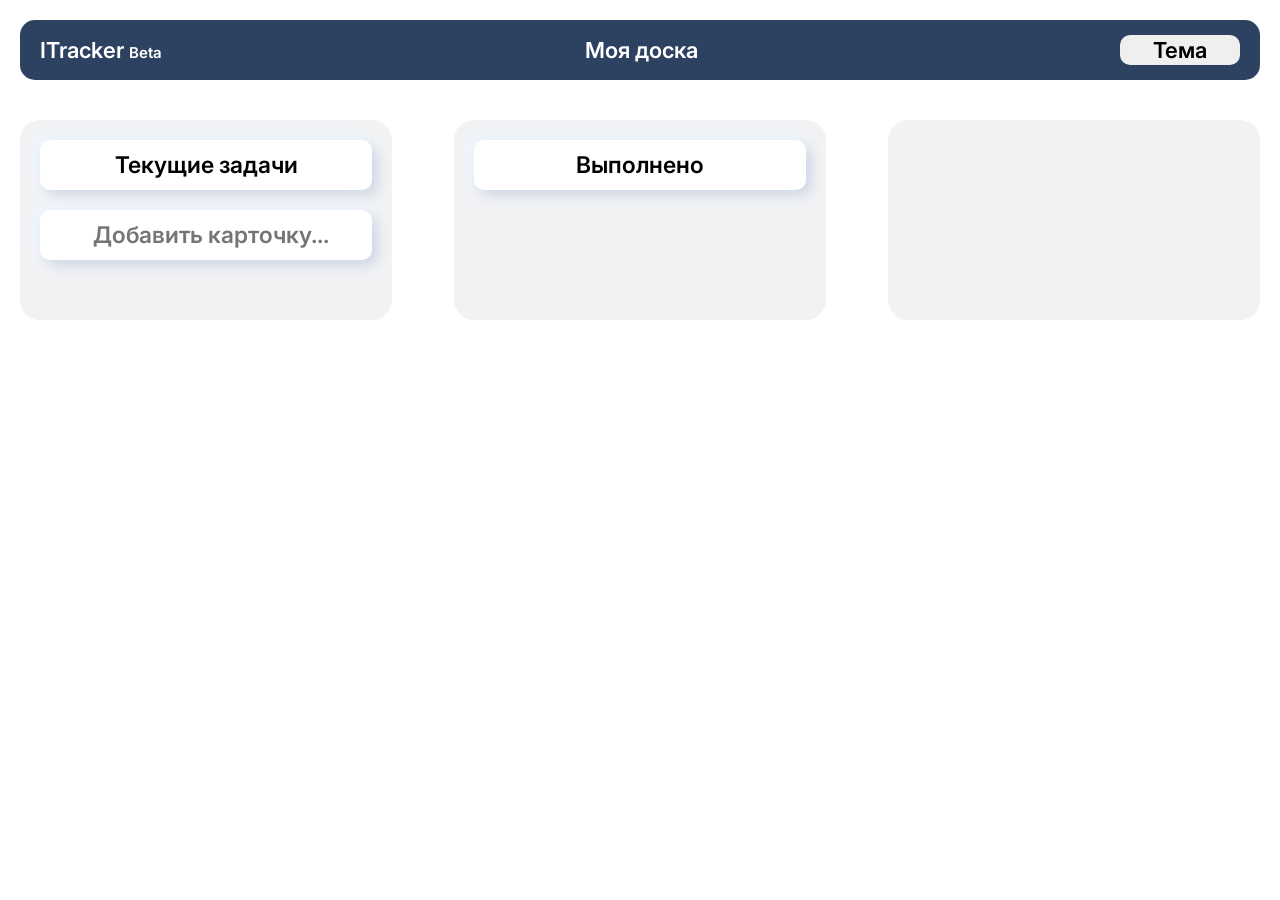
==== board.html @ bc378adc "added base style" ====
<!DOCTYPE html>
<html lang="en">
<head>
    <meta charset="UTF-8">
    <meta name="viewport" content="width=device-width, initial-scale=1.0">
    <title>Доска</title>
    <link rel="stylesheet" href="./style/reset.css">
    <link rel="stylesheet" href="./style/index.css">
    <link rel="preconnect" href="https://fonts.googleapis.com">
    <link rel="preconnect" href="https://fonts.gstatic.com" crossorigin>
    <link href="https://fonts.googleapis.com/css2?family=Inter:ital,opsz,wght@0,14..32,100..900;1,14..32,100..900&display=swap" rel="stylesheet">
</head>
<body>
    <div class="container">
        <section class="header">
            <div class="top-bar">
                <div class="logo">ITracker <span class="logo-beta">Beta</span></div>
                <h2 class="board-name">Моя доска</h2>
                <button id="theme-btn" class="theme-btn">Тема</button>
            </div>
        </section>
        <section class="workplace">
            <div id="col-tasks" class="column">
                <div class="column-title">Текущие задачи</div>
                <input type="text" id="input-task" class="input-task" placeholder="Добавить карточку...">
            </div>
            <div id="col-complited" class="column">
                <div class="column-title">Выполнено</div>
                <div id="done-case"></div>
            </div>
            <div class="column"></div>
        </section>
    </div>
</body>
</html>
---- style/index.css ----
@import url(../style/header.css);
@import url(../style/workplace.css);

body {
    font-family: "Inter", sans-serif;
}

.container {
    margin: 0 auto;
    width: 100%;
    height: 700px;
    padding: 20px;
}
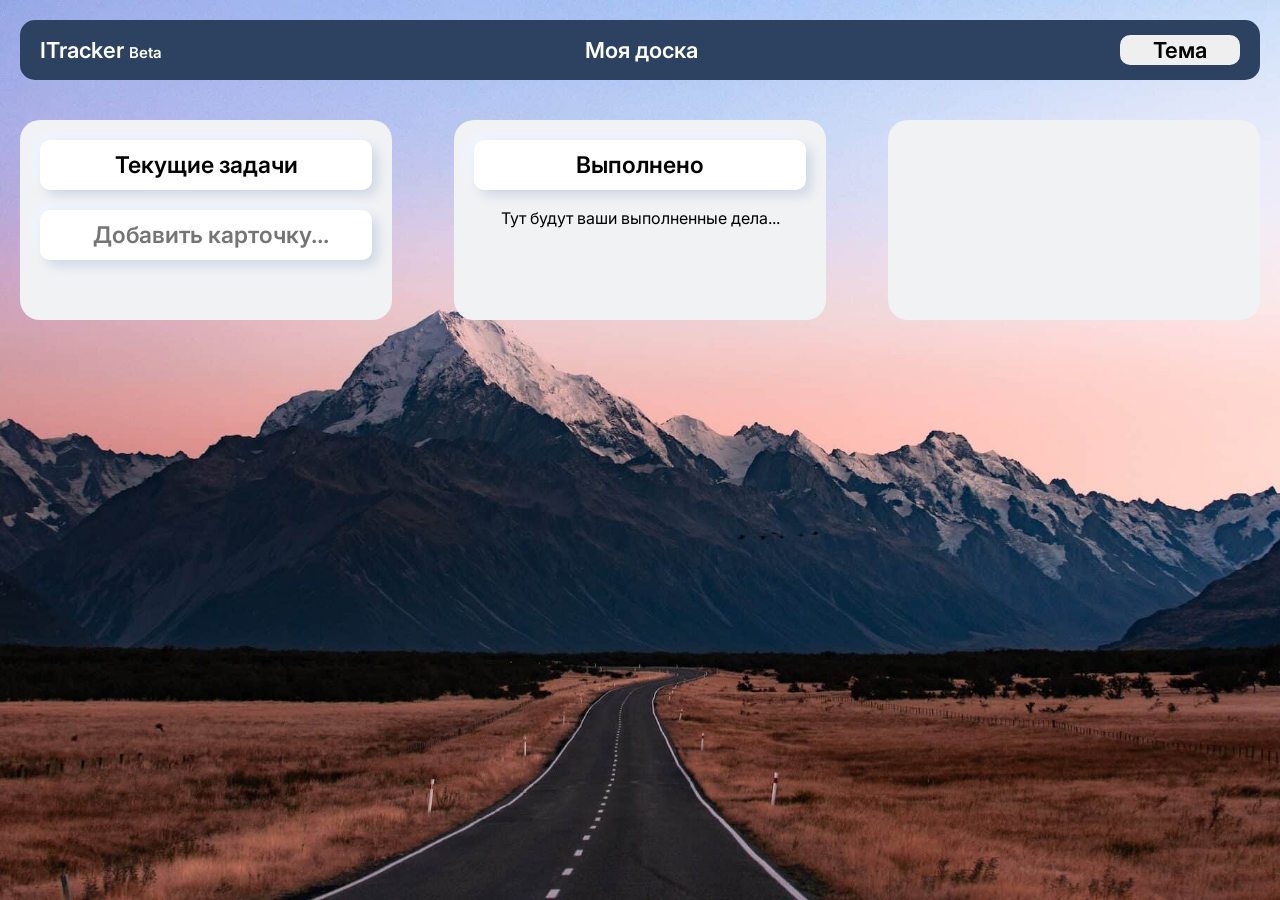
==== commit 53817b4f: "add img" ====
--- a/board.html
+++ b/board.html
@@ -26,7 +26,7 @@
             </div>
             <div id="col-complited" class="column">
                 <div class="column-title">Выполнено</div>
-                <div id="done-case"></div>
+                <div id="done-case">Тут будут ваши выполненные дела...</div>
             </div>
             <div class="column"></div>
         </section>
--- a/style/index.css
+++ b/style/index.css
@@ -8,6 +8,9 @@
 .container {
     margin: 0 auto;
     width: 100%;
-    height: 700px;
+    height: 100vh;
     padding: 20px;
+    background-image: url(../img/white.jpeg);
+    background-repeat: no-repeat;
+    background-size: cover;
 }
